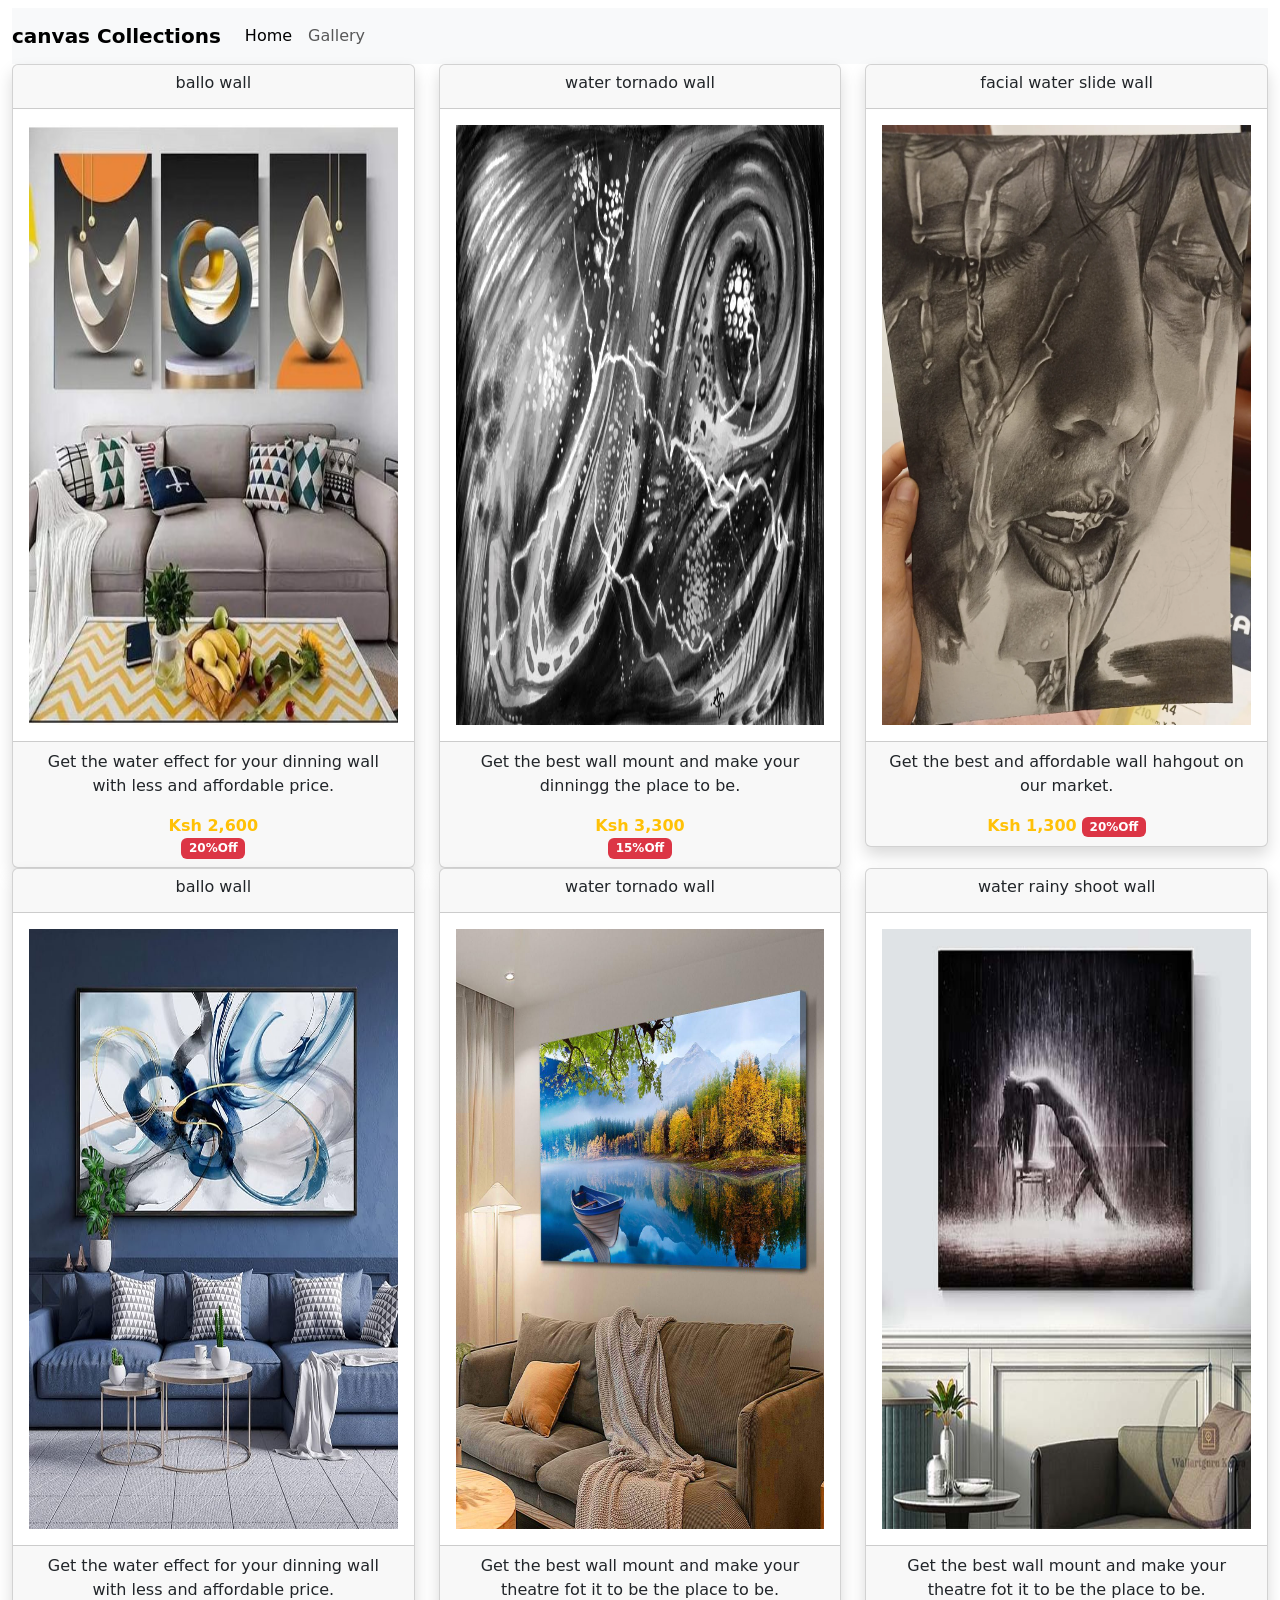
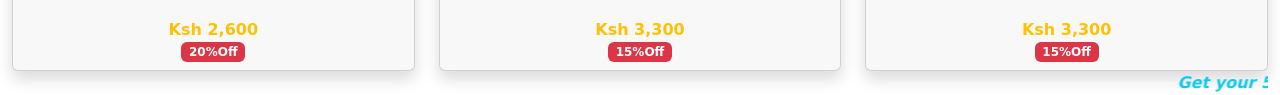
==== Gallery.html @ 2d88a689 "initial commit" ====
<html>
    <head>
        <title>canvas paintings</title>
        <link rel="stylesheet" href="css/bootstrap.css">
        <script src="/js/bootstrap.js"></script>
        <link rel="stylesheet" href="style.css">
    </head>
    <body class="container-fluid bg-image">
        <!--section one sarts here-->
         <h1></h1>
         <section class="row">
            <div class="col-md-12">
                 <nav class="navbar navbar-expand-md navbar-light bg-light">
                    <a href="#" class="navbar-brand">
                        <b>canvas Collections</b>
                    </a>
                    <!--collapsable button-->
                    <button class="navbar-toggler" data-bs-togle="collapse" data-bs-target="#navbarcollapse">
                        <span class="navbar-toggler-icon"></span>
                    </button>
                    <div class="collapse navbar-collapse" id="navbarcollapse">
                        <div class="navbar-nav">
                            <a href="index.html" class="nav-link active">Home</a>
                            <a href="Gallery.html" class="nav-link">Gallery</a>
                            
                        </div>
                    </div>
                </nav>
            </div>
         </section>
         <!--section one--> 
         
         <section class="row text-center">
            <div class="col-md-4">
                <!--the card starts here-->
                <div class="card shadow">
                 <!--card header-->
                    <div class="card-header">
                        <h6>ballo wall</h6>
                    </div>
                    <!--the card body-->
                    <div class="card-body">
                        <img src="images/1.jpg" alt="" height="600px" width="100%">
                    </div>
                     <!--the car footer-->
                     <div class="card-footer">
                     <P>Get the water effect for your dinning wall with less and affordable price.</P>
                     <b class="text-warning">Ksh 2,600</b><br>
                     <span class="badge bg-danger">20%Off</span>
                </div>
                </div>
                </div>
  
                <div class="col-md-4">
                <!--the card starts here-->
                <div class="card shadow">
                 <!--card header-->
                    <div class="card-header">
                        <h6>water tornado wall</h6>
                    </div>
                    <!--the card body-->
                    <div class="card-body">
                        <img src="/images/maxresdefault.jpg" alt="" height="600px" width="100%">
                    </div>
                     <!--the car footer-->
                     <div class="card-footer">
                     <p>Get the best wall mount and make your dinningg the place to be.</p>
                     <b class="text-warning">Ksh 3,300</b><br>
                     <span class="badge bg-danger">15%Off</span>
                </div>
                </div>
                </div>

                <div class="col-md-4">
                <!--the card starts here-->
                <div class="card shadow">
                 <!--card header-->
                    <div class="card-header">
                        <h6>facial water slide wall</h6>
                    </div>
                    <!--the card body-->
                    <div class="card-body">
                        <img src="/images/water-effect-using-graphite-pencils-on-paper-v0-v7mvk62parib1.webp" alt="" height="600px" width="100%">
                    </div>
                     <!--the car footer-->
                     <div class="card-footer">
                     <p>Get the best and affordable wall hahgout on our market.</p>
                     <b class="text-warning">Ksh 1,300</b>
                     <span class="badge bg-danger">20%Off</span>
                </div>
                </div>
                </div>
                </section>
                <!--section two starts here-->

                <section class="row text-center">
            <div class="col-md-4">
                <!--the card starts here-->
                <div class="card shadow">
                 <!--card header-->
                    <div class="card-header">
                        <h6>ballo wall</h6>
                    </div>
                    <!--the card body-->
                    <div class="card-body">
                        <img src="/images/81ZO0rTk9IL._AC_UF894,1000_QL80_.jpg" alt="" height="600px" width="100%">
                    </div>
                     <!--the car footer-->
                     <div class="card-footer">
                     <P>Get the water effect for your dinning wall with less and affordable price.</P>
                     <b class="text-warning">Ksh 2,600</b><br>
                     <span class="badge bg-danger">20%Off</span>
                </div>
                </div>
                </div>
  
                <div class="col-md-4">
                <!--the card starts here-->
                <div class="card shadow">
                 <!--card header-->
                    <div class="card-header">
                        <h6>water tornado wall</h6>
                    </div>
                    <!--the card body-->
                    <div class="card-body">
                        <img src="/images/71QMRjOapqL._AC_SL1200_.jpg" alt="" height="600px" width="100%">
                    </div>
                     <!--the car footer-->
                     <div class="card-footer">
                     <p>Get the best wall mount and make your theatre fot it to be the place to be.</p>
                     <b class="text-warning">Ksh 3,300</b><br>
                     <span class="badge bg-danger">15%Off</span>
                </div>
                </div>
                </div>
                <div class="col-md-4">
                <!--the card starts here-->
                <div class="card shadow">
                 <!--card header-->
                    <div class="card-header">
                        <h6>water rainy shoot wall</h6>
                    </div>
                    <!--the card body-->
                    <div class="card-body">
                        <img src="/images/Dev.jpg" alt="" height="600px" width="100%">
                    </div>
                     <!--the car footer-->
                     <div class="card-footer">
                     <p>Get the best wall mount and make your theatre fot it to be the place to be.</p>
                     <b class="text-warning">Ksh 3,300</b><br>
                     <span class="badge bg-danger">15%Off</span>
                </div>
                </div>
               
                </div>
        </section>
         <marquee behavior="" direction="left" class="text-info"><b><i>Get your 50% discount when you interact with our goods</i></b></marquee>
</body>
</html>
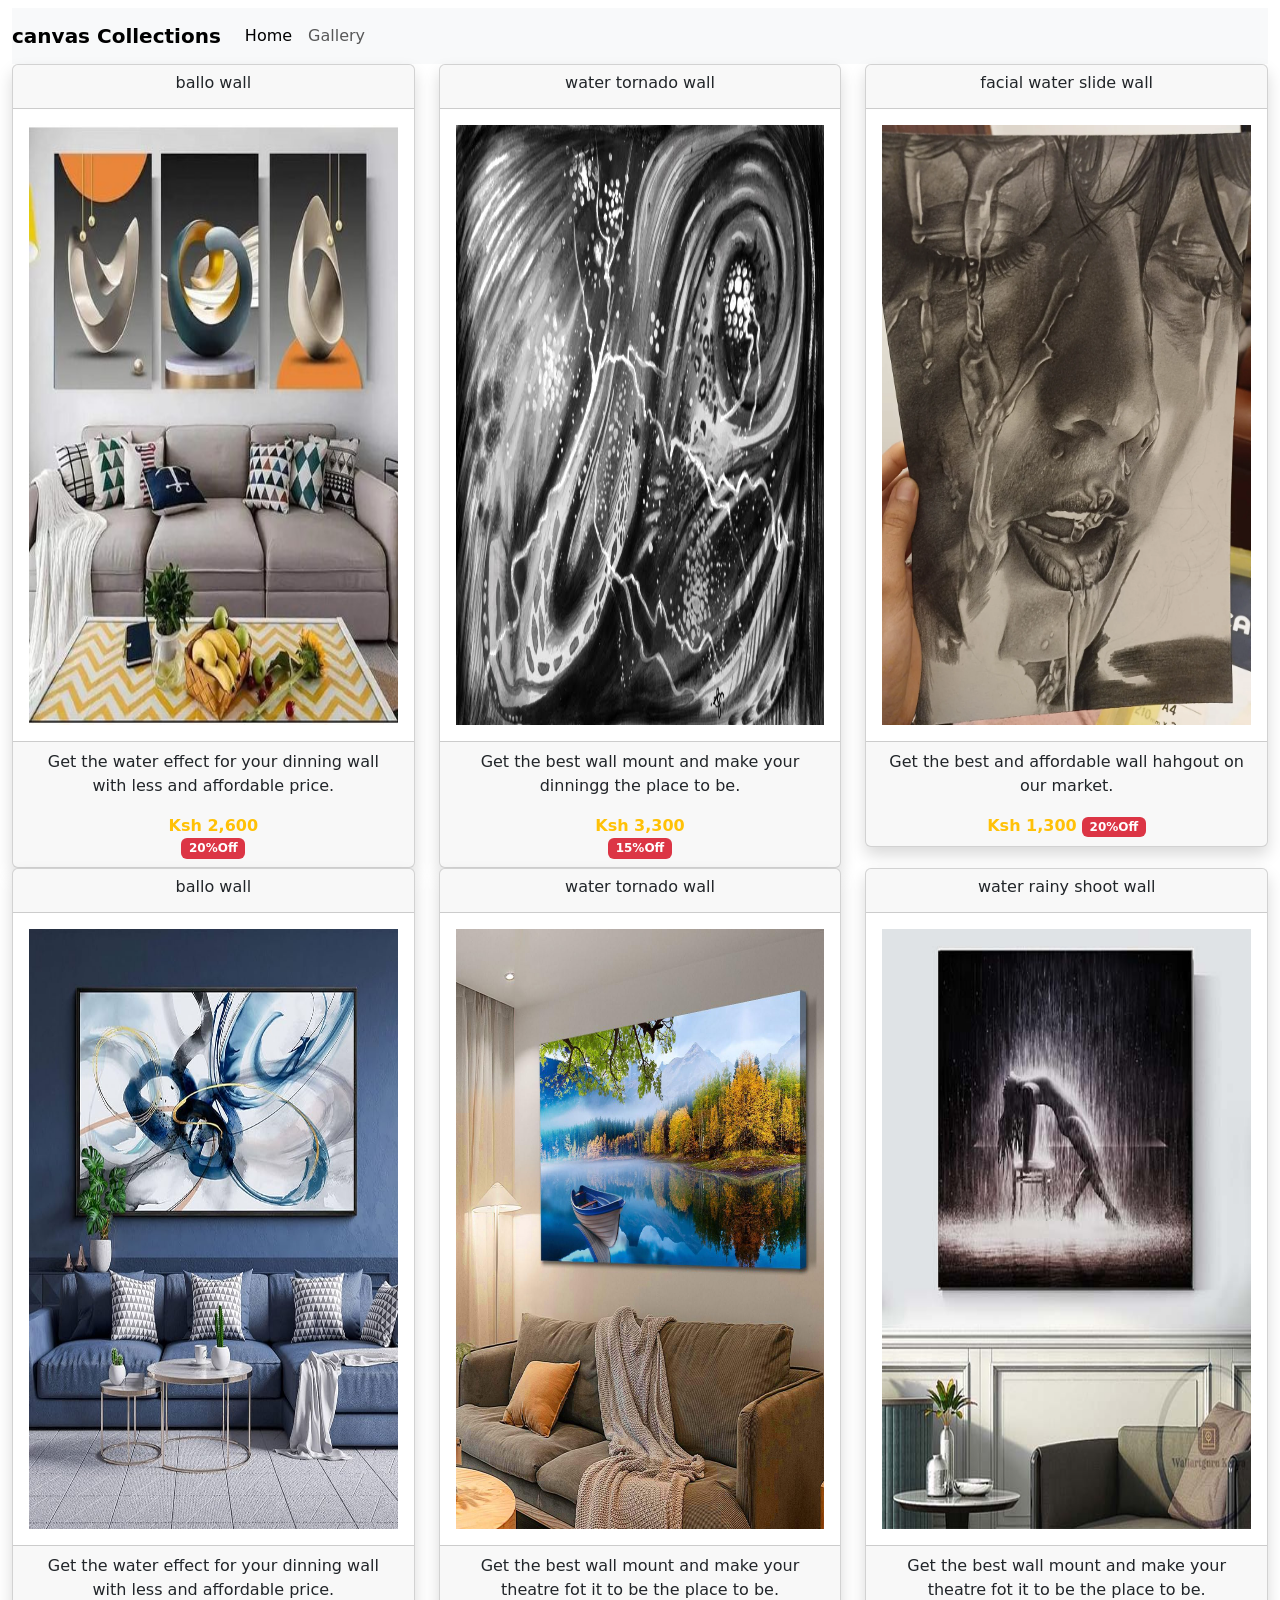
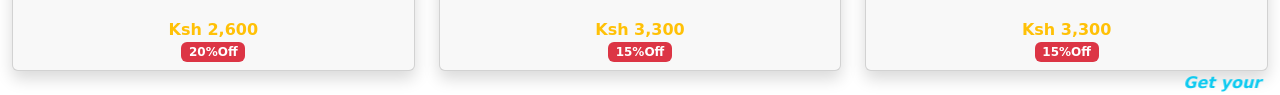
==== commit b303f8c2: "fixed images" ====
--- a/Gallery.html
+++ b/Gallery.html
@@ -60,7 +60,7 @@
                     </div>
                     <!--the card body-->
                     <div class="card-body">
-                        <img src="/images/maxresdefault.jpg" alt="" height="600px" width="100%">
+                        <img src="images/maxresdefault.jpg" alt="" height="600px" width="100%">
                     </div>
                      <!--the car footer-->
                      <div class="card-footer">
@@ -80,7 +80,7 @@
                     </div>
                     <!--the card body-->
                     <div class="card-body">
-                        <img src="/images/water-effect-using-graphite-pencils-on-paper-v0-v7mvk62parib1.webp" alt="" height="600px" width="100%">
+                        <img src="images/water-effect-using-graphite-pencils-on-paper-v0-v7mvk62parib1.webp" alt="" height="600px" width="100%">
                     </div>
                      <!--the car footer-->
                      <div class="card-footer">
@@ -103,7 +103,7 @@
                     </div>
                     <!--the card body-->
                     <div class="card-body">
-                        <img src="/images/81ZO0rTk9IL._AC_UF894,1000_QL80_.jpg" alt="" height="600px" width="100%">
+                        <img src="images/81ZO0rTk9IL._AC_UF894,1000_QL80_.jpg" alt="" height="600px" width="100%">
                     </div>
                      <!--the car footer-->
                      <div class="card-footer">
@@ -123,7 +123,7 @@
                     </div>
                     <!--the card body-->
                     <div class="card-body">
-                        <img src="/images/71QMRjOapqL._AC_SL1200_.jpg" alt="" height="600px" width="100%">
+                        <img src="images/71QMRjOapqL._AC_SL1200_.jpg" alt="" height="600px" width="100%">
                     </div>
                      <!--the car footer-->
                      <div class="card-footer">
@@ -142,7 +142,7 @@
                     </div>
                     <!--the card body-->
                     <div class="card-body">
-                        <img src="/images/Dev.jpg" alt="" height="600px" width="100%">
+                        <img src="images/Dev.jpg" alt="" height="600px" width="100%">
                     </div>
                      <!--the car footer-->
                      <div class="card-footer">
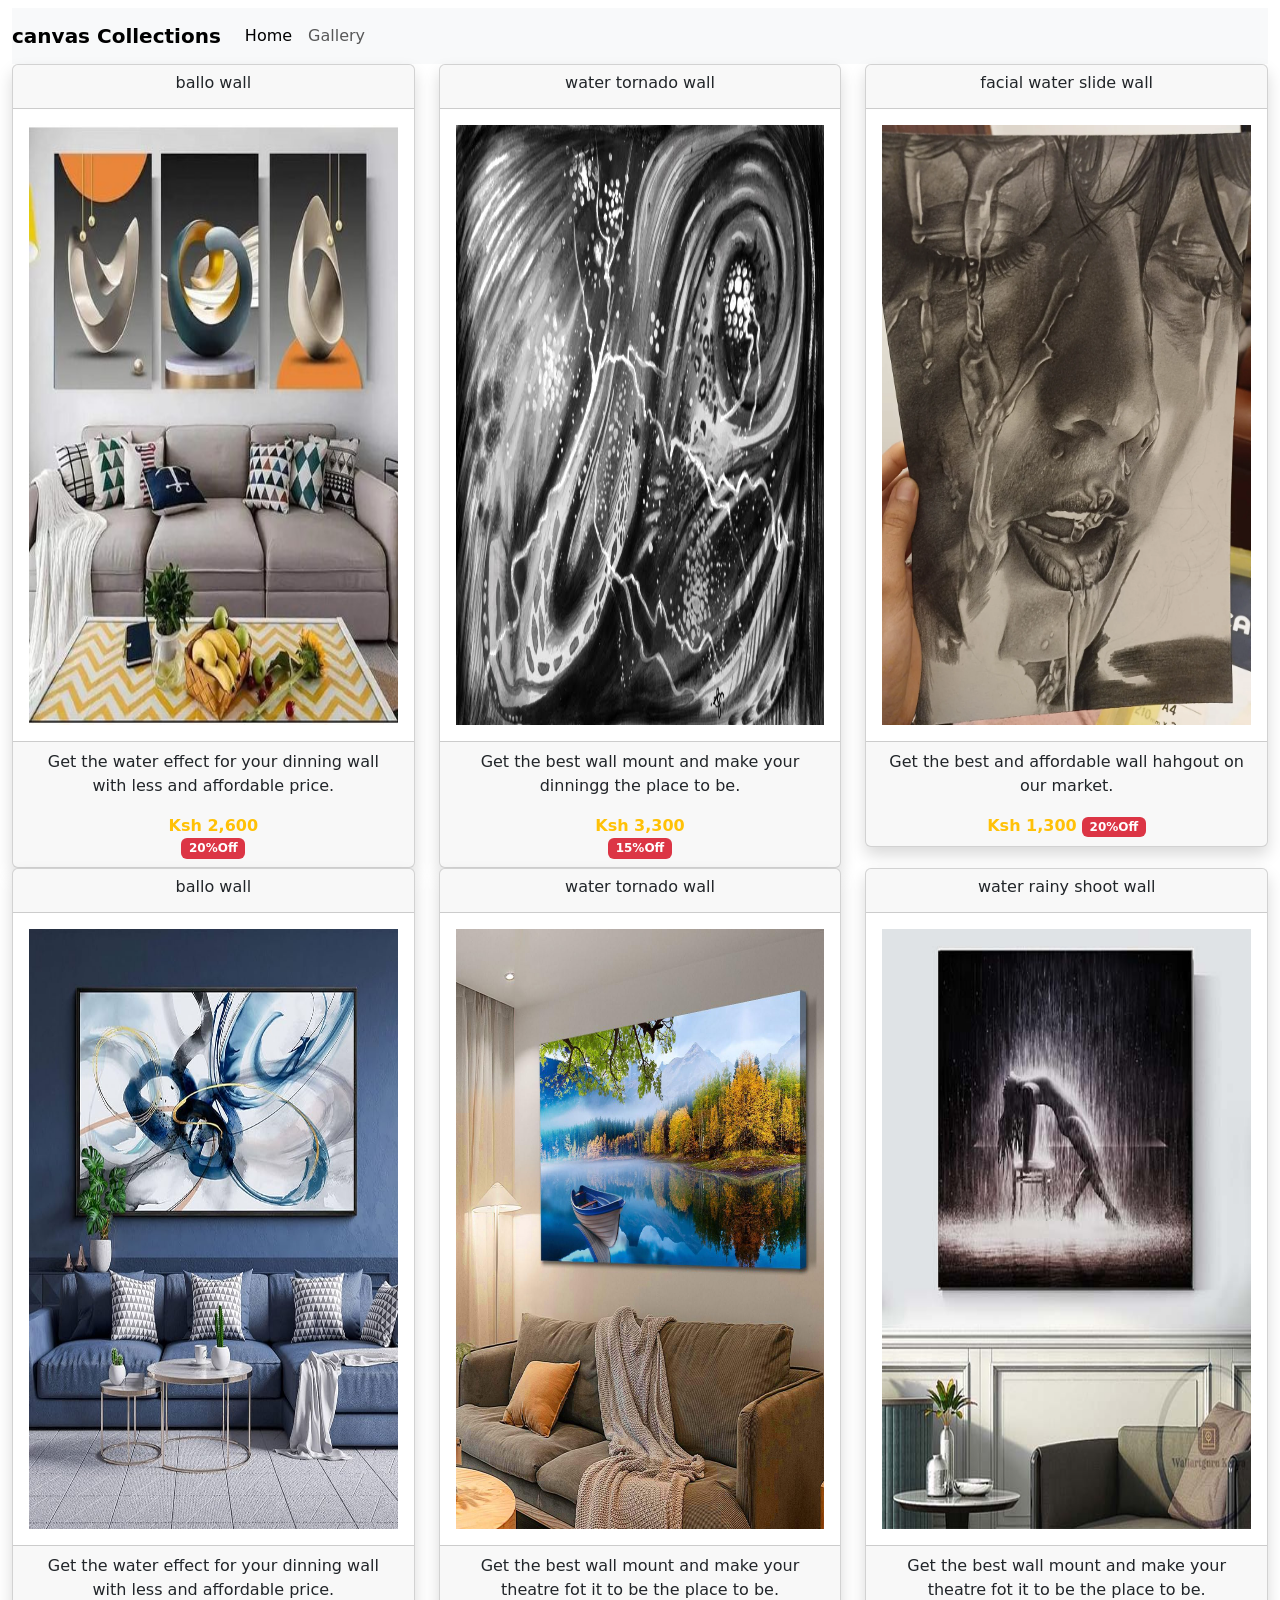
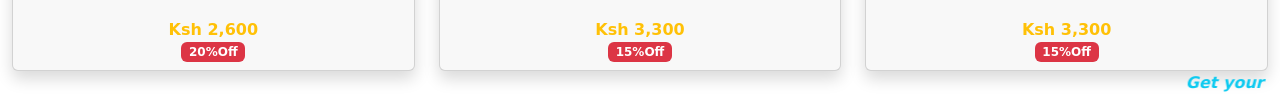
==== commit 2f042ce1: "code update" ====
--- a/Gallery.html
+++ b/Gallery.html
@@ -2,7 +2,7 @@
     <head>
         <title>canvas paintings</title>
         <link rel="stylesheet" href="css/bootstrap.css">
-        <script src="/js/bootstrap.js"></script>
+        <script src="js/bootstrap.js"></script>
         <link rel="stylesheet" href="style.css">
     </head>
     <body class="container-fluid bg-image">
